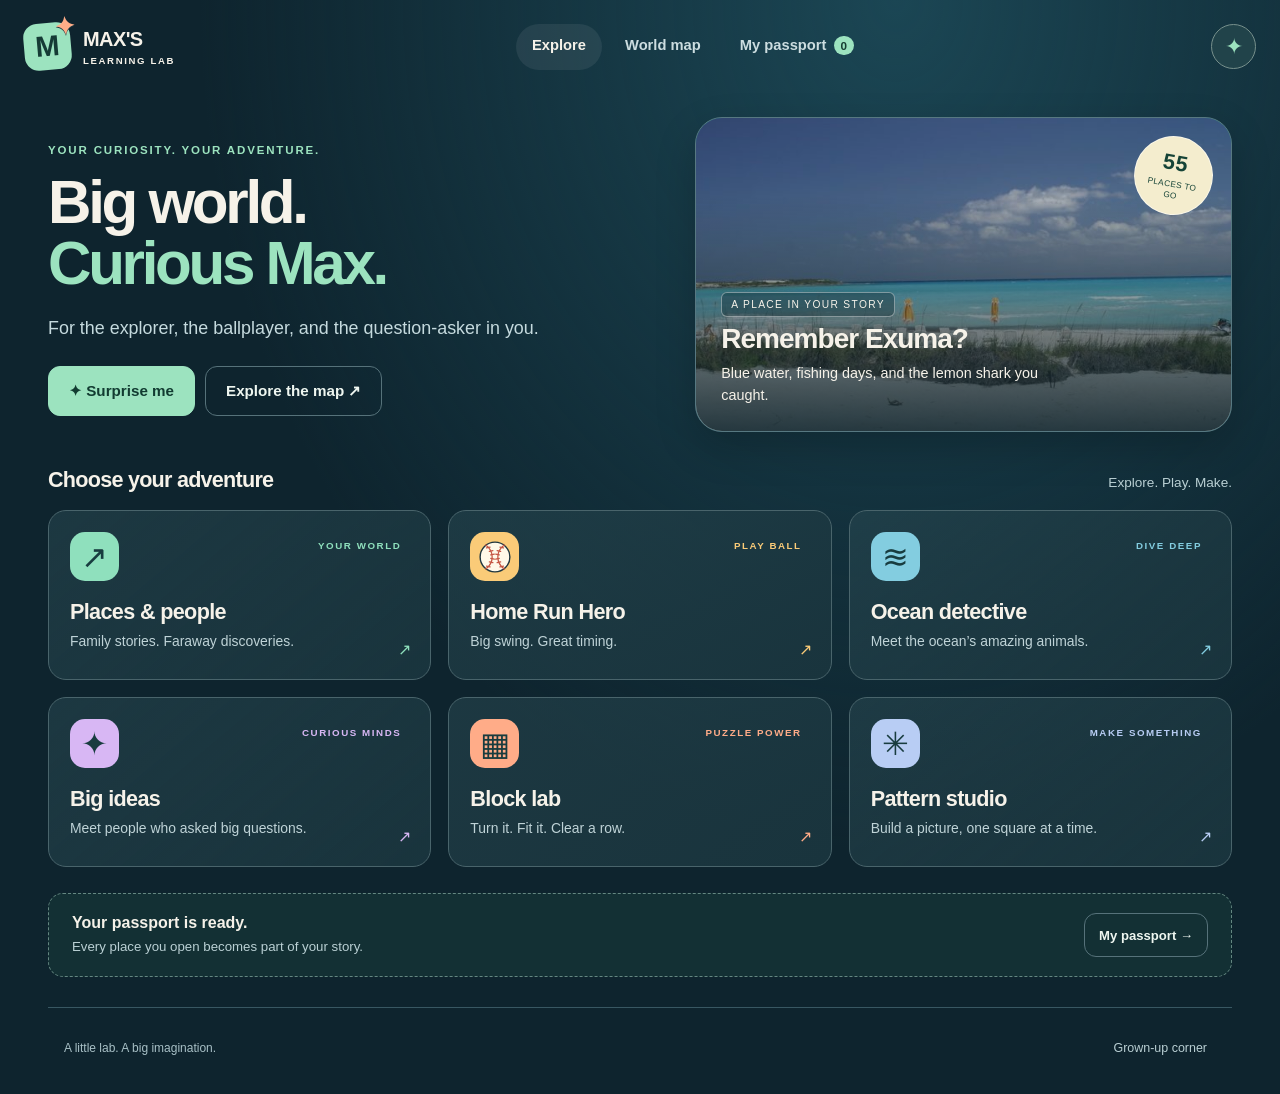
==== index.html @ 5b6d66bc "Add files via upload" ====
<!doctype html>
<html lang="en">
<head>
<meta charset="utf-8"><meta name="viewport" content="width=device-width,initial-scale=1,viewport-fit=cover">
<meta name="theme-color" content="#112b35"><meta name="apple-mobile-web-app-capable" content="yes"><meta name="mobile-web-app-capable" content="yes"><meta name="apple-mobile-web-app-status-bar-style" content="black-translucent"><meta name="apple-mobile-web-app-title" content="Max's Lab">
<meta name="description" content="A little lab for a big imagination. Explore family places, discover the world, and learn through play.">
<title>Max's Learning Lab</title>
<link rel="icon" href="assets/ui/icon.svg" type="image/svg+xml"><link rel="apple-touch-icon" href="assets/ui/icon-192.png"><link rel="manifest" href="manifest.webmanifest">
<link rel="stylesheet" href="styles.css"><link rel="stylesheet" href="map.css"><link rel="stylesheet" href="games/games.css">
<script src="data/config.js" defer></script><script src="data/family.js" defer></script><script src="data/places-a.js" defer></script><script src="data/places-b.js" defer></script><script src="data/people.js" defer></script><script src="data/photos.js" defer></script><script src="map.js" defer></script><script src="games/games.js" defer></script><script src="app.js" defer></script>
</head>
<body>
<a class="skip-link" href="#view">Skip to activity</a>
<header class="site-header"><a href="#home" class="brand" aria-label="Learning Lab home"><span class="brand-badge" aria-hidden="true">M<span>✦</span></span><span><strong id="brand-name">MAX'S</strong><small>LEARNING LAB</small></span></a><nav aria-label="Main navigation"><a href="#home" data-nav="home">Explore</a><a href="#map" data-nav="map">World map</a><a href="#passport" data-nav="passport">My passport <span id="nav-count">0</span></a></nav><button type="button" class="avatar-button" id="settings-button" aria-label="Personalize your lab"><span id="avatar-symbol" aria-hidden="true">✦</span></button></header>
<main id="view" tabindex="-1"></main>
<footer class="site-footer"><span>A little lab. A big imagination.</span><button type="button" id="grownup-button">Grown-up corner</button></footer>
<div id="toast" class="toast" role="status" aria-live="polite"></div>
<dialog id="settings-dialog"><form method="dialog" class="settings-sheet"><div class="dialog-heading"><h2>Make it yours</h2><button class="round-close" aria-label="Close settings" value="cancel">×</button></div><label for="explorer-name">Explorer name</label><input id="explorer-name" maxlength="20" autocomplete="off" value="Max"><p class="setting-label">Pick your explorer badge</p><div class="badge-choices" id="badge-choices"></div><p class="small-note">Your discoveries and settings stay on this device.</p><button class="button primary" id="save-settings" value="save">Ready to explore →</button></form></dialog>
<dialog id="grownup-dialog"><div class="settings-sheet"><div class="dialog-heading"><h2>Grown-up corner</h2><button type="button" class="round-close" id="close-grownup" aria-label="Close grown-up corner">×</button></div><p>55 places. Five games and activities. Plenty of room to grow.</p><p class="small-note">Progress is saved in this browser on this device. No account, ads, tracking, or cloud sync. Read-aloud uses the device's available voices and may need an installed voice.</p><div class="settings-actions"><button class="button" id="export-progress">Save a progress backup</button><label class="button file-button">Restore a backup<input id="import-progress" type="file" accept="application/json,.json"></label></div><details><summary>Adding something new</summary><p>The included START-HERE guide explains how to upload and update the site. Place text lives in the data folder. Add new destinations using the supplied content template, or ask for another module using this ZIP.</p></details><details><summary>Family stories and photos</summary><p>The family connections were supplied by Max's family. Place photos show destinations, not family members. If you publish with GitHub Pages, the family connections and files can be read publicly.</p></details><a class="button" href="credits.html">Photo credits &amp; research sources ↗</a></div></dialog>
<noscript><div class="noscript">This learning lab needs JavaScript to open its activities. Please enable JavaScript in your browser.</div></noscript>
</body></html>
---- styles.css ----
:root{color-scheme:dark;--bg:#0e242e;--panel:#17343e;--card:#1b3b44;--ink:#f6f2e9;--muted:#bad0d4;--mint:#9ce3bf;--coral:#ffad87;--line:#44616a;--font:Arial,Helvetica,sans-serif;font-family:var(--font);background:var(--bg);color:var(--ink)}
*{box-sizing:border-box}body{margin:0;min-width:320px;background:radial-gradient(ellipse at 70% 0,#1b4654 0,transparent 55%),var(--bg);min-height:100vh}button,input,select{font:inherit}button,a,summary{-webkit-tap-highlight-color:transparent;touch-action:manipulation}button{cursor:pointer;color:inherit}button:disabled{cursor:default;opacity:.5}a{color:inherit}button,a,input,summary{outline-offset:5px}button:focus-visible,a:focus-visible,input:focus-visible,summary:focus-visible,canvas:focus-visible{outline:3px solid var(--mint)}[hidden]{display:none!important}button{border:0}h1,h2,h3,p{margin-top:0}h1{font-size:clamp(2.25rem,4.7vw,4rem);line-height:1.02;letter-spacing:-.055em}h2{letter-spacing:-.035em}p{line-height:1.55}.skip-link{position:fixed;left:12px;top:-100px;background:var(--mint);color:#12322e;padding:16px;z-index:100}.skip-link:focus{top:10px}
.site-header{max-width:1280px;margin:auto;padding:23px max(24px,env(safe-area-inset-right)) 20px max(24px,env(safe-area-inset-left));display:flex;align-items:center;justify-content:space-between;gap:25px}.brand{display:flex;align-items:center;gap:12px;text-decoration:none}.brand-badge{height:47px;width:47px;border-radius:14px;background:var(--mint);color:#153b35;display:grid;place-items:center;font-weight:900;font-size:29px;position:relative;transform:rotate(-5deg)}.brand-badge span{position:absolute;right:-6px;top:-9px;color:var(--coral);font-size:25px;text-shadow:0 1px #193640}.brand strong{font-size:1.25rem;letter-spacing:-.03em;display:block}.brand small{display:block;font-size:.6rem;font-weight:bold;letter-spacing:.17em;margin-top:4px}.site-header nav{display:flex;align-items:center;gap:7px}.site-header nav a{padding:13px 16px;min-height:46px;border-radius:25px;text-decoration:none;font-size:.92rem;font-weight:600;color:#ccdde0}.site-header nav a[aria-current=page]{background:#ffffff12;color:var(--ink)}#nav-count{background:var(--mint);color:#173e32;padding:3px 7px;border-radius:20px;margin-left:3px;font-size:.73rem}.avatar-button{background:#21434a;border:1px solid #77908c;border-radius:50%;width:45px;height:45px;color:var(--mint);font-size:1.4rem}#view{max-width:1232px;padding:15px 24px 30px;margin:auto;outline:none;min-height:calc(100vh - 170px)}.site-footer{max-width:1184px;margin:auto;border-top:1px solid #385762;padding:18px 0 24px;display:flex;align-items:center;justify-content:space-between;font-size:.75rem;color:#a8c0c6}.site-footer button{background:none;color:#b9cfd3;min-height:44px;padding:9px;font-size:.78rem}.eyebrow{font-size:.72rem;font-weight:bold;letter-spacing:.16em;color:var(--mint);margin:0 0 12px}.lede{font-size:1.12rem;color:#c5dade;max-width:530px;margin:0 0 24px}.home-hero{display:grid;grid-template-columns:1.15fr 1fr;align-items:stretch;gap:30px;margin:12px 0 35px}.hero-copy{padding:25px 0 16px}.hero-copy h1{max-width:520px;margin:0 0 20px}.hero-copy h1 em{font-style:normal;color:var(--mint)}.hero-actions{display:flex;gap:10px;flex-wrap:wrap}.button{display:inline-flex;align-items:center;justify-content:center;gap:9px;padding:13px 20px;min-height:50px;border-radius:12px;border:1px solid #56727a;background:#23464f;color:#eef6f0;font-size:.95rem;font-weight:700;text-decoration:none}.button.primary{background:var(--mint);color:#123b31;border-color:var(--mint)}.button.coral{background:var(--coral);border-color:var(--coral);color:#412e21}.button.ghost{background:transparent}.button.small{min-height:44px;padding:9px 14px;font-size:.82rem}.hero-photo{position:relative;isolation:isolate;min-height:300px;border-radius:27px;overflow:hidden;background:#267483;border:1px solid #577881;box-shadow:0 15px 40px #0003}.hero-photo img{position:absolute;width:100%;height:100%;object-fit:cover;filter:brightness(.88)}.hero-photo:after{content:'';position:absolute;inset:0;background:linear-gradient(transparent 25%,#091f28dc)}.hero-photo-copy{position:absolute;bottom:25px;left:25px;right:25px;z-index:1}.hero-photo-copy h2{font-size:1.75rem;line-height:1.1;margin:7px 0}.hero-photo-copy p{font-size:.9rem;max-width:320px;margin:0}.hero-label{display:inline-block;font-size:.64rem;letter-spacing:.13em;border:1px solid #ffffff66;padding:6px 9px;border-radius:6px;background:#122c3366}.hero-sticker{position:absolute;right:18px;top:18px;z-index:1;border:1px solid #ffffff88;background:#f4edce;color:#164437;border-radius:50%;width:79px;height:79px;display:flex;align-items:center;justify-content:center;flex-direction:column;font-size:.62rem;letter-spacing:.07em;transform:rotate(10deg)}.hero-sticker strong{font-size:1.35rem;margin-bottom:3px}.section-title{display:flex;align-items:baseline;justify-content:space-between;gap:15px;margin:30px 0 17px}.section-title h2{font-size:1.35rem;margin:0}.section-title p{font-size:.85rem;color:var(--muted);margin:0}.module-grid{display:grid;grid-template-columns:repeat(3,minmax(0,1fr));gap:17px}.module-card{border:1px solid #49646b;background:linear-gradient(140deg,#29495288,#19343d);border-radius:18px;text-align:left;padding:21px;min-height:170px;position:relative;display:flex;flex-direction:column;text-decoration:none;overflow:hidden}.module-card:hover{border-color:var(--tile-color);background-color:#29464e}.module-symbol{display:grid;place-items:center;background:var(--tile-color);color:#183c3f;font-size:2rem;width:49px;height:49px;border-radius:15px;margin-bottom:18px}.module-card .eyebrow{position:absolute;right:19px;top:28px;color:var(--tile-color);font-size:.61rem}.module-card h3{font-size:1.35rem;margin:0 0 7px;letter-spacing:-.03em}.module-card p{margin:0;color:#bfd3d7;font-size:.87rem;line-height:1.4;padding-right:10px}.module-arrow{position:absolute;bottom:20px;right:19px;color:var(--tile-color)}.passport-strip{display:flex;justify-content:space-between;align-items:center;gap:24px;border:1px dashed #648781;border-radius:15px;background:#193d3b88;padding:19px 23px;margin-top:26px}.passport-strip h3{margin:0 0 5px;font-size:1rem}.passport-strip p{font-size:.83rem;color:var(--muted);margin:0}.tiny-label{font-size:.65rem;letter-spacing:.1em;color:var(--mint);text-transform:uppercase}
.page-nav{display:flex;align-items:center;justify-content:space-between;gap:12px;margin:0 0 20px;min-height:48px}.back-link{min-height:48px;display:inline-flex;align-items:center;color:#d5e6e8;text-decoration:none;font-weight:600;font-size:.91rem;padding:7px 0}.page-heading{margin:12px 0 25px;display:flex;align-items:end;justify-content:space-between;gap:25px}.page-heading h1{font-size:clamp(2.3rem,4.5vw,3.5rem);margin:0 0 14px}.page-heading p{margin:0;max-width:640px;color:var(--muted)}.place-grid{display:grid;grid-template-columns:repeat(3,minmax(0,1fr));gap:18px}.place-card{position:relative;isolation:isolate;border-radius:18px;overflow:hidden;text-decoration:none;border:1px solid #6b8685;background:#315261;min-height:270px;display:block;padding:0;text-align:left}.place-card img{width:100%;height:100%;position:absolute;inset:0;object-fit:cover;transition:transform .3s}.place-card:hover img{transform:scale(1.035)}.place-card:after{content:'';position:absolute;inset:0;background:linear-gradient(#07283018 10%,transparent 30%,#08232bef 100%);z-index:0}.place-card-copy{position:absolute;bottom:20px;left:20px;right:20px;z-index:1}.place-card-copy h2{font-size:1.65rem;margin:0 0 5px}.place-card-copy p{font-size:.86rem;color:#e4eeec;line-height:1.4;margin:0}.place-tag{position:absolute;top:17px;left:17px;z-index:1;background:#0d2a35d4;color:#d9eddf;padding:6px 9px;font-size:.65rem;font-weight:bold;letter-spacing:.06em;border-radius:5px}.visited-dot{position:absolute;right:15px;top:15px;border-radius:50%;width:27px;height:27px;display:grid;place-items:center;background:var(--mint);color:#15372a;z-index:2;font-weight:bold}.surprise-card{background:radial-gradient(circle at 80% 25%,#a1e2c545,transparent 60%),#2c514d;padding:25px;border-color:#94cbb7}.surprise-card:after{display:none}.surprise-card .surprise-symbol{font-size:5rem;line-height:1;color:#c4f1d8;position:absolute;right:27px;top:35px;transform:rotate(12deg)}.surprise-card .place-card-copy{bottom:25px;left:25px}.surprise-card .tiny-label{color:#b9dfce;position:absolute;left:25px;top:25px}.surprise-card h2{font-size:1.9rem}.surprise-card p{max-width:240px}.profile-layout{display:grid;grid-template-columns:1.05fr 1fr;gap:34px;align-items:start}.profile-photo{position:relative;border:1px solid #587c80;border-radius:21px;overflow:hidden;background:#234955;aspect-ratio:5/4;min-height:220px}.profile-photo img{width:100%;height:100%;object-fit:cover;display:block}.profile-photo-tag{position:absolute;bottom:14px;left:14px;background:#0b2838c9;padding:8px 12px;border-radius:20px;font-size:.73rem}.photo-credit{font-size:.68rem;color:#aac4c8;margin:8px 4px 17px;line-height:1.4}.photo-credit a{text-underline-offset:3px}.profile-copy h1{font-size:clamp(2.3rem,4.4vw,3.6rem);margin:0 0 11px}.profile-hook{font-size:1.25rem;color:#cae5da;margin:0 0 19px}.family-note{border-left:3px solid var(--coral);padding:11px 15px;background:#795d402b;font-size:1rem;color:#f5dfca;line-height:1.5;border-radius:0 9px 9px 0;margin:0 0 21px}.fact-list{list-style:none;padding:0;margin:0 0 18px;counter-reset:fact}.fact-list li{counter-increment:fact;position:relative;padding:0 0 16px 38px;font-size:1.03rem;line-height:1.5;color:#e1e9e7}.fact-list li:before{content:'0'counter(fact);font-size:.66rem;font-weight:bold;color:var(--mint);position:absolute;left:0;top:5px;letter-spacing:.08em}.learn-actions{display:flex;flex-wrap:wrap;gap:10px;margin:20px 0}.mini-map{border:1px solid #4d717a;border-radius:13px;background:#153d4a;overflow:hidden;position:relative;min-height:120px}.mini-map svg{width:100%;height:auto;display:block;max-height:185px}.mini-map-label{position:absolute;left:12px;bottom:10px;font-size:.7rem;color:#cde3e6}.stretch{border:1px solid #608074;border-radius:12px;margin:15px 0;background:#264b4255}.stretch summary{min-height:54px;cursor:pointer;padding:16px 18px;font-size:.96rem;font-weight:700;color:#bce9cf}.stretch p{margin:0;padding:0 18px 17px;color:#d6e6df;font-size:.96rem}.quiz-card{border:1px solid #73817a;background:#f4f0e5;color:#17333b;border-radius:18px;padding:24px;margin:24px 0 0}.quiz-card .eyebrow{color:#4c7664}.quiz-card h2{font-size:1.32rem;line-height:1.3;margin-bottom:18px}.quiz-options{display:grid;gap:10px}.quiz-options button{min-height:52px;padding:13px 16px;text-align:left;border:1px solid #b1c5bc;border-radius:10px;background:#fffefa;color:#193c3a;font-size:1rem;line-height:1.4}.quiz-options button.correct{background:#bfe3ca;border-color:#438463}.quiz-options button.retry{background:#ffdfb6;border-color:#b38b59}.quiz-feedback{min-height:24px;margin:15px 0 0;font-size:.93rem;font-weight:600}.fact-sources{margin:23px 0;font-size:.8rem;color:#adc7cd}.fact-sources summary{min-height:44px;cursor:pointer;padding:13px 0}.fact-sources a{display:block;padding:8px 0;text-underline-offset:3px}.family-stops{border:1px solid #536f70;border-radius:14px;padding:20px;margin-top:22px}.family-stops h3{font-size:1rem}.family-stops p{font-size:.86rem;margin:8px 0;color:#c7dcd7}.profile-bottom{margin-top:25px;display:flex;align-items:center;justify-content:space-between;gap:15px;flex-wrap:wrap}.stamp-button.collected{background:#214f40;border-color:#72b991;color:#c7f2d7}.passport-grid{display:grid;grid-template-columns:repeat(4,minmax(0,1fr));gap:15px}.passport-grid .place-card{min-height:215px}.passport-grid .place-card h2{font-size:1.2rem}.passport-grid .place-card-copy{left:14px;bottom:14px;right:14px}.passport-stat{font-size:3rem;color:var(--mint);font-weight:bold;letter-spacing:-.06em}.empty-state{padding:45px 20px;text-align:center;border:1px dashed #718c89;border-radius:18px}.empty-state p{color:var(--muted);max-width:450px;margin:0 auto 23px}.passport-progress{height:8px;border-radius:20px;background:#294a51;overflow:hidden;margin:17px 0 27px}.passport-progress span{display:block;height:100%;background:var(--mint);border-radius:20px}.badges-row{display:flex;gap:12px;flex-wrap:wrap;margin:20px 0}.earned-badge{padding:9px 14px;background:#3d4b39;color:#eedbaa;border:1px solid #7f8061;border-radius:25px;font-size:.82rem}.person-grid{display:grid;grid-template-columns:repeat(2,minmax(0,1fr));gap:19px}.person-card{padding:25px;border-radius:18px;border:1px solid #607480;background:#263c50;text-decoration:none;min-height:220px;position:relative}.person-monogram{font-size:3.5rem;font-weight:bold;letter-spacing:-.08em;color:#d6bef0;margin-bottom:22px}.person-card h2{margin:0 0 8px;font-size:1.5rem}.person-card p{font-size:.95rem;color:#cbd1e0;max-width:370px;margin:0}.person-year{position:absolute;top:26px;right:24px;font-size:.7rem;color:#c8b9dc;letter-spacing:.05em}.person-portrait{aspect-ratio:1.1;display:flex;flex-direction:column;align-items:center;justify-content:center;background:#c8b6e7;color:#273047;border-radius:20px;text-align:center;padding:25px}.person-portrait strong{font-size:5rem;letter-spacing:-.08em}.person-portrait span{margin-top:20px;font-size:1.1rem;max-width:330px;line-height:1.5}.game-container{min-height:430px;border:1px solid #486974;border-radius:20px;background:#102e3a;padding:20px}.module-intro{max-width:720px;color:#bfd5dc}.listen-on{box-shadow:0 0 0 3px #8ddebe44}.game-page .page-heading{margin-bottom:20px}.error-note{border:1px solid #f4bf91;border-radius:12px;padding:20px}.toast{position:fixed;bottom:28px;left:50%;transform:translate(-50%,25px);z-index:90;background:#d4f1d9;color:#153a2b;border:1px solid #fcfff7;border-radius:15px;box-shadow:0 10px 40px #0005;padding:14px 23px;font-size:.95rem;font-weight:700;opacity:0;pointer-events:none;transition:.2s;max-width:90vw;text-align:center}.toast.show{opacity:1;transform:translate(-50%,0)}dialog{color:var(--ink);background:#1d3c45;border:1px solid #94ada5;border-radius:20px;padding:0;width:min(92vw,560px);max-height:85vh}dialog::backdrop{background:#031d29bd;backdrop-filter:blur(5px)}.settings-sheet{padding:27px}.dialog-heading{display:flex;align-items:center;justify-content:space-between;gap:20px;margin-bottom:22px}.dialog-heading h2{margin:0;font-size:1.7rem}.round-close{width:44px;height:44px;border-radius:50%;background:#365a5f;color:#eef3e8;font-size:1.8rem}.settings-sheet label:not(.file-button){display:block;font-size:.9rem;color:#bcd7da;margin-bottom:9px}.settings-sheet input:not([type=file]){border:1px solid #8bb2af;color:#f3f7eb;background:#132e37;border-radius:10px;padding:14px;width:100%;font-size:1.1rem;min-height:50px}.setting-label{font-size:.9rem;color:#c4d7d9;margin:25px 0 12px}.badge-choices{display:flex;gap:9px;flex-wrap:wrap}.badge-choices button{width:55px;height:55px;border:1px solid #65887f;border-radius:13px;background:#274750;font-size:1.65rem}.badge-choices button[aria-pressed=true]{border:3px solid var(--mint);background:#427260}.small-note{font-size:.85rem;color:#bad0d4;margin:20px 0;line-height:1.5}.settings-actions{display:grid;gap:10px}.file-button{position:relative;overflow:hidden;cursor:pointer}.file-button input{position:absolute;inset:0;opacity:0;cursor:pointer;width:100%}.settings-sheet details{margin:16px 0;color:#d1e1df;font-size:.9rem;line-height:1.5}.settings-sheet summary{min-height:46px;cursor:pointer;font-weight:600;padding:12px 0}.noscript{margin:25px;padding:25px;border:1px solid #789589}
@media(max-width:950px){.site-header{padding:20px;gap:12px}.site-header nav a{padding:12px;font-size:.85rem}#view{padding:10px 20px 25px}.home-hero{gap:24px}.hero-photo{min-height:280px}.hero-copy{padding:15px 0}.hero-copy h1{font-size:3rem}.lede{font-size:1rem}.hero-photo-copy h2{font-size:1.6rem}.module-grid{gap:14px}.module-card{padding:18px;min-height:185px}.module-card .eyebrow{position:static;font-size:.6rem;order:0;margin:0 0 10px}.module-symbol{position:absolute;right:16px;top:16px;height:41px;width:41px;font-size:1.6rem}.module-card h3{margin-top:39px;font-size:1.23rem}.place-grid{gap:14px}.place-card{min-height:255px}.place-card-copy{left:16px;right:16px}.place-card-copy h2{font-size:1.45rem}.profile-layout{gap:25px}.profile-photo{aspect-ratio:1}.profile-copy h1{font-size:2.7rem}.fact-list li{font-size:1rem}.site-footer{margin:0 20px}.passport-grid{grid-template-columns:repeat(3,minmax(0,1fr))}.quiz-card{padding:20px}.hero-photo-copy p{font-size:.85rem}}
@media(max-width:700px){.site-header{flex-wrap:wrap;gap:16px;padding:18px 17px 12px}.site-header nav{order:3;width:100%;justify-content:space-between;border-top:1px solid #3c5b62;padding-top:11px}.site-header nav a{flex:1;text-align:center;font-size:.82rem;padding:12px 7px}.brand-badge{height:41px;width:41px;font-size:26px}.brand strong{font-size:1.1rem}.brand small{font-size:.55rem}.avatar-button{width:43px;height:43px}.home-hero{grid-template-columns:1fr;margin-top:0;gap:22px}.hero-copy{padding:13px 0 0}.hero-copy h1{font-size:3.1rem;margin-bottom:15px}.hero-photo{min-height:245px}.hero-actions .button{flex:1;padding:13px 12px}.hero-sticker{width:69px;height:69px}.module-grid{grid-template-columns:repeat(2,minmax(0,1fr));gap:12px}.module-card{min-height:200px;padding:17px 14px}.module-symbol{right:13px;top:13px;height:36px;width:36px;font-size:1.4rem}.module-card h3{font-size:1.13rem;margin-top:40px}.module-card p{font-size:.83rem;padding-right:0}.module-card .eyebrow{font-size:.55rem;max-width:77px;line-height:1.5}.module-arrow{display:none}.section-title{align-items:start}.section-title p{font-size:.73rem;max-width:100px;text-align:right}.passport-strip{padding:17px;gap:12px;align-items:start}.passport-strip .button{padding:10px;min-width:80px;font-size:.78rem}.place-grid{grid-template-columns:repeat(2,minmax(0,1fr));gap:12px}.place-card{min-height:238px}.place-card-copy{left:13px;right:13px;bottom:15px}.place-card-copy h2{font-size:1.25rem}.place-card-copy p{font-size:.8rem}.place-tag{font-size:.57rem;left:11px;top:12px;max-width:80%}.surprise-card{padding:16px}.surprise-card .tiny-label{left:16px;top:18px;font-size:.57rem}.surprise-card .surprise-symbol{font-size:4rem;top:45px;right:24px}.surprise-card .place-card-copy{left:16px;bottom:20px}.page-heading{display:block}.page-heading h1{font-size:2.6rem}.page-heading p{font-size:.95rem}.page-heading>.button{margin-top:17px}.profile-layout{grid-template-columns:1fr;gap:22px}.profile-photo{aspect-ratio:1.3;min-height:0}.profile-copy h1{font-size:2.8rem}.profile-hook{font-size:1.15rem}.profile-copy .eyebrow{margin-bottom:9px}.quiz-card{margin-top:20px}.photo-credit{margin-bottom:14px}.passport-grid{grid-template-columns:repeat(2,minmax(0,1fr));gap:12px}.person-grid{grid-template-columns:1fr}.person-card{min-height:185px}.person-monogram{font-size:2.8rem;margin-bottom:15px}.game-container{padding:12px;border-radius:14px;min-height:0}.page-nav{margin-bottom:13px;gap:10px}.page-nav .button{font-size:.8rem;padding:10px 12px}.site-footer{gap:10px;font-size:.68rem;align-items:center}.site-footer button{font-size:.71rem}.passport-stat{font-size:2.6rem}.mini-map svg{max-height:145px}.person-portrait{aspect-ratio:1.5}.settings-sheet{padding:23px}}
@media(prefers-reduced-motion:reduce){*,*:before,*:after{animation:none!important;transition:none!important;scroll-behavior:auto!important}}
.person-card-photo{width:76px;height:76px;object-fit:cover;border-radius:50%;margin:0 0 18px;border:2px solid #cdb6e4;display:block}.mini-map-label{background:#123743df;padding:6px 10px;border-radius:15px;min-height:34px;display:flex;align-items:center}.world-map-host{margin-top:20px}
.hero-sticker span{max-width:64px;text-align:center;font-size:.52rem;line-height:1.3;letter-spacing:.04em}
.site-footer{padding-left:16px;padding-right:16px}
.game-page .page-nav{margin-bottom:10px}
.world-map-host .map-legend,.world-map-host .map-count{color:#c1d7d5}
.world-map-host .map-note{color:#a7c7c5}
.world-map-host .map-key:not(.map-key-family):not(.map-key-visited):before{background:#b9e4df;border:2px solid #163c45}
.profile-photo.portrait-photo img{object-fit:contain;background:#122e36}
---- map.css ----
/* Map styles are scoped so this module can be reused inside any learning page. */
.map-shell{--map-ink:#0d2028;--map-mint:#8ee1bf;--map-coral:#ff986f;color:var(--map-ink);font:inherit;width:100%;min-width:0}
.map-shell *{box-sizing:border-box}
.map-shell button,.map-shell input{font:inherit}
.map-shell button{cursor:pointer;touch-action:manipulation;-webkit-tap-highlight-color:transparent}
.map-shell button:focus-visible,.map-shell input:focus-visible,.map-shell summary:focus-visible,.map-frame:focus-visible{outline:3px solid #df5c25;outline-offset:4px}
.map-toolbar{display:flex;align-items:center;justify-content:space-between;flex-wrap:wrap;gap:14px;margin-bottom:14px}
.map-filters,.map-controls{display:flex;align-items:center;gap:6px;flex-wrap:wrap}
.map-filter{min-height:46px;padding:10px 15px;border:1px solid #ccd9d2;border-radius:30px;background:#f8f7f0;color:#34525a;font-weight:750;font-size:14px}
.map-filter[aria-pressed=true]{color:#f7f4e9;background:var(--map-ink);border-color:var(--map-ink)}
.map-tool{min-width:46px;min-height:46px;border:1px solid #c2d3ce;border-radius:14px;background:#fffdf5;color:var(--map-ink);font-size:24px;font-weight:750;padding:6px 12px}
.map-tool:disabled{opacity:.35;cursor:default}
.map-reset{font-size:13px;padding-inline:13px}
.map-frame{position:relative;isolation:isolate;overflow:hidden;width:100%;height:clamp(330px,53vh,550px);min-height:330px;border:1px solid #a7c5c1;border-radius:24px;background:radial-gradient(ellipse at 35% 20%,#daf4eb 0%,#c5e7e3 50%,#b6d9dd 100%);touch-action:none;box-shadow:inset 0 1px 0 #ffffffa8;user-select:none;-webkit-user-select:none}
.map-frame.map-zoomed{cursor:grab}
.map-frame.map-dragging{cursor:grabbing}
.map-world{position:absolute;top:0;left:0;width:1000px!important;height:500px!important;max-width:none!important;transform-origin:0 0;pointer-events:none}
.map-graticule path{fill:none;stroke:#739e9d;stroke-width:.55;stroke-opacity:.2;vector-effect:non-scaling-stroke}
.map-graticule .map-equator{stroke:#648b86;stroke-width:1;stroke-dasharray:4 4;stroke-opacity:.65}
.map-land path{fill:#f3f0dd;stroke:#719c8b;stroke-width:.55;stroke-linejoin:round;vector-effect:non-scaling-stroke}
.map-labels{transition:opacity .15s}
.map-labels text{fill:#718c7a;font:700 9px system-ui,sans-serif;letter-spacing:1.3px;paint-order:stroke;stroke:#f3f0dd;stroke-width:2px;stroke-linejoin:round}
.map-labels .map-ocean-label{font-size:6px;letter-spacing:1px;fill:#598581;stroke:none}
.map-pins{position:absolute;inset:0;pointer-events:none}
.map-pin{position:absolute;width:46px;height:46px;margin:-23px 0 0 -23px;padding:0;border:0;background:transparent;color:var(--map-ink);display:grid;place-items:center;pointer-events:auto;transition:filter .15s}
.map-pin-core{display:grid;place-items:center;width:30px;height:30px;border:2px solid #fbfffa;border-radius:50%;background:var(--map-ink);color:#dcfff0;font-size:25px;line-height:1;font-weight:850;box-shadow:0 3px 8px #143e4338,0 0 0 1px #0d202844;transition:transform .14s}
.map-pin-family .map-pin-core{background:var(--map-coral);color:#562508;font-size:15px}
.map-pin-cluster .map-pin-core{width:36px;height:36px;font-size:15px;background:#f8fff7;border-color:#365954;color:#173b3e}
.map-pin-cluster.map-pin-family .map-pin-core{background:#ffdfc9;border-color:#7f492d;color:#562508}
.map-pin-visited .map-pin-core:after{content:'✓';position:absolute;top:1px;right:0;display:grid;place-items:center;width:17px;height:17px;border:1px solid #fff;border-radius:50%;background:#29765b;color:#fff;font-size:11px}
.map-pin:active .map-pin-core{transform:scale(.91)}
@media(hover:hover){.map-pin:hover .map-pin-core{transform:scale(1.15)}.map-place-button:hover{background:#e1f3e8}.map-filter:not([aria-pressed=true]):hover{background:#e4eee6}}
.map-compass{position:absolute;top:16px;right:18px;pointer-events:none;color:#34595b;font-size:14px;font-weight:850;letter-spacing:1px}
.map-hint{position:absolute;left:14px;bottom:10px;margin:0!important;padding:7px 11px;background:#f7fff0da;color:#355951;border-radius:14px;pointer-events:none;font-size:12px!important;font-weight:650;max-width:calc(100% - 28px)}
.map-picker{position:absolute;z-index:4;left:16px;top:16px;max-height:calc(100% - 32px);width:min(330px,calc(100% - 32px));display:flex;flex-direction:column;background:#fffef6;border:1px solid #acbfb5;border-radius:19px;box-shadow:0 12px 40px #173d4b33;cursor:default;overflow:hidden;touch-action:pan-y}
.map-picker[hidden]{display:none!important}
.map-picker-head{display:flex;gap:8px;align-items:center;justify-content:space-between;padding:7px 9px 7px 16px;border-bottom:1px solid #e1e6da;color:#143b41}
.map-picker-head strong{font-size:15px}
.map-picker-close{border:0;border-radius:50%;width:44px;min-width:44px;height:44px;background:transparent;color:#27494c;font-size:26px}
.map-picker-list{overflow:auto;overscroll-behavior:contain;padding:8px;display:grid;gap:6px}
.map-picker-zoom{min-height:46px;flex:none;margin:0 8px 8px;padding:10px 14px;border:1px solid #2c5850;border-radius:12px;background:#244d46;color:#fffdf3;font-size:14px;font-weight:750}
.map-picker-zoom:disabled{opacity:.4;cursor:default}
.map-place-button{display:flex;align-items:center;gap:10px;width:100%;min-height:52px;padding:10px 12px;border:1px solid #dce4d8;border-radius:13px;text-align:left;background:#f4f6eb;color:#173a40;font-size:14px;font-weight:700;line-height:1.35}
.map-place-icon{display:grid;place-items:center;min-width:25px;font-size:21px;color:#bb6638}
.map-place-name{flex:1}
.map-place-tick{color:#317052}
.map-footer{display:flex;justify-content:space-between;align-items:center;flex-wrap:wrap;gap:8px;margin:12px 3px 16px;font-size:12px}
.map-legend{display:flex;gap:13px;flex-wrap:wrap;margin:0!important;font-size:12px!important;line-height:1.4;color:#4c635f}
.map-key{display:inline-flex;align-items:center;gap:6px}
.map-key:before{content:'';display:inline-block;flex:none;width:9px;height:9px;border-radius:50%;background:var(--map-ink)}
.map-key-family:before{background:var(--map-coral)}
.map-key-visited:before{display:none}
.map-count{margin:0!important;color:#4c635f;font-size:12px!important}
.map-directory{border:1px solid #d2dfd3;background:#faf9f1;border-radius:18px;overflow:hidden}
.map-directory summary{cursor:pointer;min-height:52px;padding:15px 17px;font-weight:750;font-size:15px;touch-action:manipulation}
.map-directory[open] summary{border-bottom:1px solid #d9e2d8}
.map-search-label{display:block;font-size:12px;font-weight:700;margin:14px 14px 0;color:#425e56}
.map-search{display:block;width:100%;min-height:48px;border:1px solid #b9cfc3;border-radius:12px;background:#fffdf8;color:#15383d;font-size:16px!important;padding:10px 13px;margin-top:6px;user-select:text;-webkit-user-select:text}
.map-search-status{font-size:12px!important;margin:9px 16px!important;color:#526a63}
.map-directory-list{display:grid;grid-template-columns:repeat(3,minmax(0,1fr));gap:8px;padding:0 14px 14px;max-height:350px;overflow:auto;overscroll-behavior:contain}
.map-note{font-size:10px!important;color:#60766e;margin:12px 3px 0!important;line-height:1.4}
.map-mini{display:block;width:100%;height:auto;border-radius:16px;overflow:hidden}
.map-sr-only{position:absolute!important;width:1px;height:1px;padding:0;margin:-1px;overflow:hidden;clip:rect(0,0,0,0);white-space:nowrap;border:0}
@media(max-width:700px){.map-toolbar{gap:10px}.map-filters{gap:5px}.map-filter{font-size:12px;padding:9px 12px}.map-controls{margin-left:auto}.map-frame{height:390px;min-height:330px;border-radius:19px}.map-directory-list{grid-template-columns:repeat(2,minmax(0,1fr))}.map-legend{gap:9px}.map-footer{gap:10px}.map-place-button{font-size:13px}}
@media(max-width:390px){.map-filter{font-size:11px;padding-inline:10px}.map-directory-list{grid-template-columns:1fr}.map-frame{height:355px}.map-hint{font-size:11px!important}.map-legend{font-size:11px!important}}
@media(prefers-reduced-motion:reduce){.map-labels,.map-pin,.map-pin-core{transition:none}}
---- games/games.css ----
/* Max Learning Lab: touch-first game modules. All selectors are namespaced. */
.game-shell{--game-mint:#92edca;--game-gold:#ffd97b;--game-ink:#0b1724;--game-panel:#152a3b;color:#f5f2e9;max-width:1000px;margin:0 auto;display:grid;gap:18px;font-family:inherit;box-sizing:border-box}
.game-shell *, .game-shell *:before,.game-shell *:after{box-sizing:border-box}
.game-intro{display:flex;align-items:flex-start;justify-content:space-between;gap:18px;flex-wrap:wrap}.game-kicker{font-size:12px;letter-spacing:.14em;text-transform:uppercase;font-weight:800;color:var(--game-mint);margin:0 0 6px}.game-title{font-size:clamp(26px,4vw,38px);line-height:1.12;margin:0 0 8px;letter-spacing:-.025em}.game-help{font-size:16px;line-height:1.5;color:#c4d4de;max-width:650px;margin:0}.game-small{font-size:13px;line-height:1.5;color:#a9c0cd;margin:0}.game-action-row{display:flex;gap:10px;align-items:center;flex-wrap:wrap}.game-button,.game-choice,.game-tab{font:inherit;font-weight:750;min-height:50px;padding:12px 19px;border:1px solid #3b566a;border-radius:14px;color:#f5f2e9;background:#1b3346;cursor:pointer;touch-action:manipulation;-webkit-tap-highlight-color:transparent;line-height:1.25}.game-button:hover,.game-choice:hover{border-color:#9dc3d4;background:#25465b}.game-button:active,.game-choice:active{transform:translateY(1px)}.game-button:focus-visible,.game-tab:focus-visible,.game-swatch:focus-visible,.game-pixel:focus-visible,.game-choice:focus-visible,.game-canvas:focus-visible{outline:3px solid var(--game-gold);outline-offset:4px}.game-button:disabled{opacity:.45;cursor:default;transform:none}.game-primary{background:var(--game-mint);border-color:var(--game-mint);color:#082b26}.game-primary:hover{background:#b3ffe1;border-color:#b3ffe1}.game-gold{background:var(--game-gold);border-color:var(--game-gold);color:#38270b}.game-gold:hover{background:#ffe9a8;border-color:#ffe9a8}.game-big-button{font-size:23px;min-height:66px;min-width:160px;letter-spacing:.03em}.game-muted-button{background:transparent}.game-tabs{display:flex;padding:5px;border:1px solid #314c60;border-radius:15px;gap:5px;width:fit-content;background:#0c1c2a}.game-tab{background:transparent;border-color:transparent;min-height:44px;padding:9px 15px;border-radius:10px;color:#b9cbd5;font-size:14px}.game-tab[aria-pressed=true]{background:#294b55;color:#b3ffe1;border-color:#4d7b7c}.game-stats{display:grid;grid-template-columns:repeat(4,minmax(0,1fr));gap:8px}.game-stat{padding:12px 10px;background:#132b3a;border:1px solid #284654;border-radius:15px;text-align:center}.game-stat-label{display:block;color:#b7cbd6;font-size:11px;text-transform:uppercase;letter-spacing:.12em;font-weight:700}.game-stat-value{display:block;font-size:26px;font-weight:850;color:#fcf5df;line-height:1.25;margin-top:3px;font-variant-numeric:tabular-nums}.game-stage{position:relative;overflow:hidden;border-radius:22px;border:1px solid #365669;background:#092538;isolation:isolate}.game-canvas{display:block;width:100%;height:auto;aspect-ratio:1.68;touch-action:manipulation}.game-feedback{display:grid;align-content:center;gap:4px;background:#183346;border:1px solid #33586b;border-radius:16px;padding:14px 18px;min-height:85px}.game-feedback-title{margin:0;font-size:21px;font-weight:800;color:var(--game-gold)}.game-feedback-text{margin:0;color:#d4e3e9;font-size:15px;line-height:1.5}.game-controls{display:flex;align-items:center;justify-content:center;gap:12px;flex-wrap:wrap}.game-keyboard-hint{text-align:center;font-size:12px;color:#8caab9;margin:0}.game-result{color:var(--game-mint)!important}.game-footer-note{border-top:1px solid #294553;padding-top:14px;font-size:13px;line-height:1.5;color:#a9c2cf}.game-hint-chip{display:inline-flex;align-items:center;gap:7px;border-radius:99px;padding:7px 12px;background:#294735;color:#c7f7c7;font-size:12px;font-weight:700}.game-pitch-meter{height:18px;background:#0a1b29;border-radius:20px;border:1px solid #355265;position:relative;overflow:hidden}.game-pitch-zone{position:absolute;inset:0 auto 0 70%;width:23%;background:#438368}.game-pitch-sweet{position:absolute;inset:0 auto 0 82%;width:6%;background:#e6eaaa}.game-pitch-dot{position:absolute;left:0;width:13px;height:13px;top:1px;border-radius:50%;background:white;box-shadow:0 0 12px #fff;transform:translateX(-50%)}.game-meter-labels{display:flex;justify-content:space-between;font-size:12px;color:#adcad7;margin-top:6px}.game-block-layout{display:grid;grid-template-columns:minmax(180px,350px) minmax(160px,1fr);gap:22px;align-items:start;justify-content:center;max-width:780px;margin:auto;width:100%}.game-block-canvas{aspect-ratio:10/18;width:100%;max-height:600px;touch-action:none}.game-block-panel{display:grid;gap:15px}.game-block-panel .game-stats{grid-template-columns:repeat(2,minmax(0,1fr))}.game-block-controls{display:grid;grid-template-columns:repeat(3,1fr);gap:8px}.game-block-controls .game-button{min-height:62px;font-size:20px;padding:8px}.game-block-controls .game-drop{grid-column:1/-1;font-size:16px}.game-next{display:flex;gap:10px;align-items:center;min-height:58px;padding:8px;border:1px solid #294a5d;border-radius:14px}.game-mini-shape{display:grid;gap:2px;padding:6px}.game-mini-cell{width:17px;height:17px;border-radius:3px}.game-callout{padding:15px;background:#152e3e;border:1px solid #304e5e;border-radius:16px;line-height:1.5;font-size:14px;color:#c9dce5}.game-callout p{margin:0}.game-callout strong{color:#f7edcf}.game-mosaic-layout{display:grid;grid-template-columns:minmax(250px,560px) minmax(180px,1fr);gap:22px;align-items:start}.game-mosaic-board{width:100%;aspect-ratio:1;display:grid;grid-template-columns:repeat(10,minmax(0,1fr));gap:2px;background:#284658;border:8px solid #284658;border-radius:18px;overflow:hidden;touch-action:none;user-select:none;-webkit-user-select:none}.game-pixel{border:0;min-width:0;padding:0;aspect-ratio:1;border-radius:2px;background:#0c1b2a;cursor:crosshair;touch-action:none}.game-pixel:focus-visible{outline-offset:-4px;position:relative;z-index:1}.game-palette{display:grid;grid-template-columns:repeat(4,1fr);gap:9px}.game-swatch{min-width:0;width:100%;aspect-ratio:1;min-height:44px;border-radius:13px;border:3px solid #405568;cursor:pointer;position:relative;touch-action:manipulation}.game-swatch[aria-pressed=true]{border-color:#fff;box-shadow:0 0 0 2px #fff inset}.game-swatch[aria-pressed=true]:after{content:'✓';position:absolute;left:50%;top:50%;transform:translate(-50%,-50%);font-size:24px;color:white;text-shadow:0 1px 4px #000,1px 0 4px #000}.game-mosaic-side{display:grid;gap:16px}.game-mosaic-side .game-button{width:100%}.game-mosaic-tools{display:grid;grid-template-columns:1fr 1fr;gap:8px}.game-mosaic-tools .game-button{padding:10px;font-size:14px}.game-mosaic-question{font-size:17px;line-height:1.5;margin:0;color:#e5ebd9}.game-ocean-choices{display:grid;grid-template-columns:repeat(2,minmax(0,1fr));gap:16px}.game-animal-choice{display:grid;gap:8px;padding:20px 14px;min-height:160px;text-align:center;align-content:center;border-radius:20px}.game-animal-icon{height:76px;width:100%;display:block}.game-animal-name{font-size:21px;color:#fcf2d9}.game-animal-choice.game-correct{border-color:var(--game-mint);background:#1e4b43}.game-animal-choice.game-wrong{border-color:#dfa891;background:#44382e}.game-animal-size{font-size:15px;color:#adc9d6}.game-ocean-progress{display:flex;gap:7px;align-items:center;flex-wrap:wrap}.game-progress-dot{width:16px;height:16px;background:#284657;border-radius:100%;border:1px solid #4e6a7e}.game-progress-dot.game-done{background:var(--game-mint);border-color:var(--game-mint)}.game-ocean-comparison{padding:20px;display:grid;gap:15px;border-radius:20px;background:linear-gradient(#123b54,#081f35);border:1px solid #365c74}.game-length-row{display:grid;gap:6px}.game-length-label{display:flex;justify-content:space-between;gap:10px;font-size:14px}.game-length-track{height:26px;background:#112b3e;border-radius:7px;overflow:hidden}.game-length-bar{height:100%;min-width:2px;background:var(--game-mint);border-radius:7px;transition:width .45s ease}.game-ocean-collection{display:grid;grid-template-columns:repeat(3,minmax(0,1fr));gap:10px}.game-ocean-card{padding:14px 10px;border-radius:15px;border:1px solid #395669;background:#152b3c;text-align:center;font-size:14px}.game-ocean-card strong{display:block;font-size:15px;margin:8px 0}.game-ocean-card .game-animal-icon{height:45px}.game-source-links{font-size:12px;color:#97b4c4}.game-source-links summary{cursor:pointer;padding:12px 0}.game-source-links a{color:#b4dfd8}.game-source-links ul{padding-left:22px;margin:0;line-height:1.8}.game-shell [hidden]{display:none!important}
@media(max-width:650px){.game-block-layout{grid-template-columns:minmax(140px,1fr) minmax(130px,.8fr);gap:12px}.game-block-panel{gap:10px}.game-block-panel .game-stat{padding:8px 5px}.game-block-panel .game-stat-value{font-size:22px}.game-block-controls{gap:5px}.game-block-controls .game-button{min-height:54px;padding:5px;font-size:17px}.game-block-panel .game-callout{font-size:12px;padding:10px}.game-mosaic-layout{grid-template-columns:1fr}.game-mosaic-side{grid-template-columns:1fr 1fr;gap:12px}.game-mosaic-side>.game-palette{grid-column:1/-1;grid-template-columns:repeat(8,1fr);gap:5px}.game-swatch{min-height:34px;border-width:2px;border-radius:9px}.game-mosaic-side>.game-mosaic-question,.game-mosaic-side>.game-feedback{grid-column:1/-1}.game-mosaic-tools{grid-template-columns:1fr 1fr}.game-canvas{aspect-ratio:1.4}.game-block-canvas{aspect-ratio:10/18}.game-stats{gap:5px}.game-stat{padding:10px 5px}.game-stat-label{font-size:10px;letter-spacing:.08em}.game-stat-value{font-size:23px}.game-ocean-choices{gap:10px}.game-animal-choice{padding:15px 8px;min-height:150px}.game-animal-name{font-size:18px}.game-ocean-collection{grid-template-columns:repeat(2,minmax(0,1fr))}.game-controls .game-big-button{flex:1;min-width:120px}.game-intro{gap:12px}.game-help{font-size:15px}}
@media(prefers-reduced-motion:reduce){.game-shell *{transition:none!important}.game-button:active,.game-choice:active{transform:none}}

/* Keep the drawing cells large on an iPad and make the mirror line visible. */
.game-mosaic-board{grid-template-columns:repeat(8,minmax(0,1fr));position:relative}
.game-pixel{min-height:0;min-width:0;line-height:1}
.game-mirror-on:after{content:'';position:absolute;top:0;bottom:0;left:50%;border-left:2px dashed #fff9b7;pointer-events:none;opacity:.85}
.game-tab{min-height:48px}
.game-swatch{min-height:48px}
.game-animal-choice:disabled{opacity:1;cursor:default}
.game-animal-choice:disabled:not(.game-correct){opacity:.65}
.game-ocean-question,.game-collection-title{color:#f7edda;font-size:23px;line-height:1.3;margin:0}
.game-ocean-card{font:inherit;color:#c2d8e3;min-height:138px;cursor:pointer;touch-action:manipulation}
.game-ocean-card:hover{border-color:#91e8be;background:#1d3a4b}
.game-ocean-card:focus-visible{outline:3px solid var(--game-gold);outline-offset:3px}
.game-source-links summary{min-height:48px;display:flex;align-items:center}
.game-source-links a{display:inline-block;padding:8px 0;line-height:1.5}
@media(max-width:650px){.game-mosaic-side>.game-palette{grid-template-columns:repeat(4,1fr)}.game-swatch{aspect-ratio:1.5;min-height:48px}.game-mosaic-tools{grid-column:1/-1}.game-mosaic-side>.game-small{align-self:center}}

/* Ballpark controls stay beside the field in landscape, immediately below it in portrait. */
.game-baseball{gap:14px}
.game-baseball-layout{display:grid;grid-template-columns:minmax(0,1.5fr) minmax(290px,1fr);gap:18px;align-items:start}
.game-baseball-field,.game-baseball-sidebar{display:grid;gap:12px;min-width:0}
.game-baseball-stage .game-canvas{height:clamp(260px,43vh,350px);aspect-ratio:auto;width:100%}
.game-baseball-options{gap:8px}
.game-baseball-options .game-tabs{width:100%;justify-content:center;padding:3px}
.game-baseball-options .game-tab{flex:1;min-height:50px;padding:8px 10px}
.game-baseball-options>.game-button{width:100%;min-height:50px;font-size:14px;padding:8px 10px}
.game-baseball-stats{gap:5px}
.game-baseball-stats .game-stat{padding:8px 4px}
.game-baseball-stats .game-stat-label{font-size:9px;letter-spacing:.05em}
.game-baseball-stats .game-stat-value{font-size:21px}
.game-baseball-stats .game-stat:nth-child(3) .game-stat-value{font-size:16px;line-height:1.65;white-space:nowrap}
.game-baseball-controls{display:grid;grid-template-columns:1fr 1fr;gap:8px}
.game-baseball-controls .game-big-button{min-width:0;min-height:62px;padding:12px 8px;font-size:22px}
.game-baseball-controls>.game-button:last-child{grid-column:1/-1;min-height:50px;padding:10px}
.game-baseball-feedback{padding:11px 13px;min-height:82px}
.game-baseball-feedback .game-feedback-title{font-size:19px;line-height:1.2}
.game-baseball-feedback .game-feedback-text{font-size:14px;line-height:1.4}
.game-baseball .game-keyboard-hint{font-size:11px;line-height:1.4}
.game-baseball .game-footer-note{margin:0;padding-top:11px}
.game-blocks .game-block-canvas{height:min(52vh,420px);max-height:420px;aspect-ratio:auto}
.game-blocks .game-block-layout{grid-template-columns:minmax(180px,260px) minmax(180px,1fr);max-width:700px}
@media(max-width:850px),(orientation:portrait){
  .game-baseball-layout{grid-template-columns:minmax(0,1fr);gap:12px}
  .game-baseball-field,.game-baseball-sidebar{display:contents}
  .game-baseball-options{grid-row:1;display:flex;flex-wrap:nowrap}
  .game-baseball-options .game-tabs{width:auto;flex:1;max-width:300px}
  .game-baseball-options>.game-button{width:auto;flex:0 1 auto}
  .game-baseball-stats{grid-row:2}
  .game-baseball-stats .game-stat-label{font-size:10px}
  .game-baseball-stats .game-stat-value{font-size:24px}
  .game-baseball-stage{grid-row:3}
  .game-baseball-stage .game-canvas{height:clamp(240px,30vh,310px)}
  .game-baseball-meter{grid-row:4}
  .game-baseball-controls{grid-row:5;grid-template-columns:1fr 1fr auto}
  .game-baseball-controls>.game-button:last-child{grid-column:auto;min-width:86px}
  .game-baseball-feedback{grid-row:6}
  .game-baseball .game-keyboard-hint{grid-row:7}
}
@media(max-width:440px){.game-baseball-options{flex-wrap:wrap}.game-baseball-options .game-tabs{max-width:none;flex:1 1 100%}.game-baseball-options>.game-button{width:100%}.game-baseball-controls{grid-template-columns:1fr 1fr}.game-baseball-controls>.game-button:last-child{grid-column:1/-1}.game-blocks .game-block-layout{grid-template-columns:minmax(130px,1fr) minmax(120px,.9fr);gap:10px}}
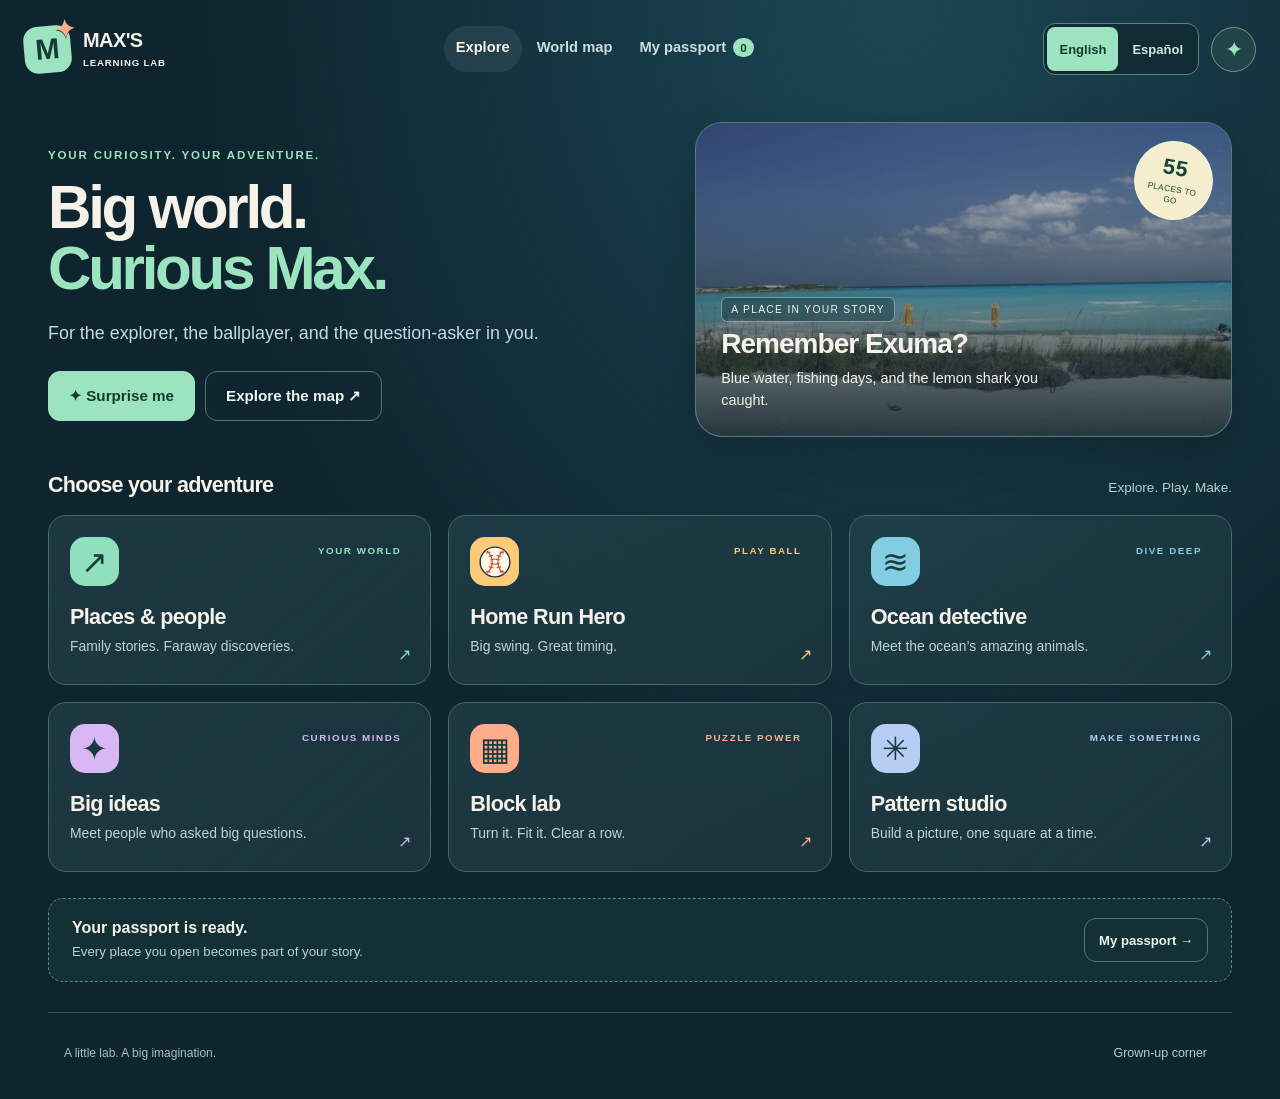
==== commit 6b43b831: "Add files via upload" ====
--- a/index.html
+++ b/index.html
@@ -3,19 +3,39 @@
 <head>
 <meta charset="utf-8"><meta name="viewport" content="width=device-width,initial-scale=1,viewport-fit=cover">
 <meta name="theme-color" content="#112b35"><meta name="apple-mobile-web-app-capable" content="yes"><meta name="mobile-web-app-capable" content="yes"><meta name="apple-mobile-web-app-status-bar-style" content="black-translucent"><meta name="apple-mobile-web-app-title" content="Max's Lab">
-<meta name="description" content="A little lab for a big imagination. Explore family places, discover the world, and learn through play.">
+<meta name="description" content="A little lab for a big imagination. Explore family places, discover the world, and learn through play. English / Español.">
 <title>Max's Learning Lab</title>
 <link rel="icon" href="assets/ui/icon.svg" type="image/svg+xml"><link rel="apple-touch-icon" href="assets/ui/icon-192.png"><link rel="manifest" href="manifest.webmanifest">
 <link rel="stylesheet" href="styles.css"><link rel="stylesheet" href="map.css"><link rel="stylesheet" href="games/games.css">
-<script src="data/config.js" defer></script><script src="data/family.js" defer></script><script src="data/places-a.js" defer></script><script src="data/places-b.js" defer></script><script src="data/people.js" defer></script><script src="data/photos.js" defer></script><script src="map.js" defer></script><script src="games/games.js" defer></script><script src="app.js" defer></script>
+<style>
+.site-header{gap:14px}.header-actions{display:flex;align-items:center;gap:12px;flex-shrink:0}.language-toggle{display:flex;gap:2px;padding:3px;border:1px solid #63827d;border-radius:12px;background:#112b35}.language-toggle button{min-height:44px;padding:9px 12px;font-size:13px;font-weight:700;border-radius:8px;background:transparent;color:#d2e4de;white-space:nowrap}.language-toggle button[aria-pressed=true]{background:#9ce3bf;color:#123b31}.site-header nav{gap:3px}.site-header nav a{padding-left:12px;padding-right:12px}.brand small{max-width:164px;line-height:1.4;letter-spacing:.09em}.brand{flex-shrink:0}.credits-grid article{padding:24px 0;border-top:1px solid #57747b;display:grid;grid-template-columns:130px 1fr;gap:24px}.credits-grid img{width:130px;height:110px;object-fit:contain;background:#163640;border-radius:9px}.credits-grid h2{font-size:1.35rem}.credits-grid p,.credits-grid li{font-size:.92rem;line-height:1.6}.credits-grid a{overflow-wrap:anywhere}.credits-grid ul{padding-left:20px}.game-source-links a{overflow-wrap:anywhere}.game-stat-label{overflow-wrap:anywhere}
+html[lang=es] .module-card .eyebrow{letter-spacing:.08em}html[lang=es] .game-baseball-options .game-tab{font-size:13px;padding:9px 10px}html[lang=es] .game-baseball-stats .game-stat-label{font-size:9px;letter-spacing:0}html[lang=es] .game-baseball-stats .game-stat:nth-child(3) .game-stat-value{font-size:14px}
+@media(min-width:701px) and (max-width:1050px){.site-header{flex-wrap:wrap;padding-top:15px;padding-bottom:10px;row-gap:8px}.site-header nav{order:3;width:100%;justify-content:center;border-top:1px solid #3c5b62;padding-top:5px}.header-actions{margin-left:auto}.site-header nav a{padding-block:10px}.game-page .page-nav{min-height:40px;margin-bottom:10px}.game-baseball .game-intro .game-title{font-size:30px}.game-baseball .game-help{font-size:15px}.game-baseball .game-intro{gap:9px}.game-baseball .game-canvas{max-height:280px}.game-baseball .game-baseball-layout{gap:14px}.game-baseball .game-baseball-sidebar{gap:10px}.game-baseball .game-baseball-options .game-button{min-height:44px}.game-baseball .game-baseball-stats .game-stat{padding-block:6px}}
+@media(min-width:851px) and (max-width:1050px){.game-baseball .game-baseball-layout{grid-template-columns:minmax(0,1.3fr) minmax(335px,.9fr)}}
+@media(max-width:700px){.site-header{gap:10px}.header-actions{gap:7px}.language-toggle button{padding:8px;font-size:12px}.brand{gap:8px}.brand small{max-width:115px;font-size:.52rem}.site-header nav{padding-top:10px}.brand strong{font-size:1rem}.brand-badge{width:35px;height:35px}.avatar-button{width:40px;height:40px}.credits-grid article{grid-template-columns:1fr}.credits-grid img{width:100%;height:190px}}
+@media(max-width:370px){.header-actions{gap:4px}.language-toggle button{font-size:11px;padding:8px 6px}.brand-badge{display:none}}
+</style>
+<script src="data/config.js" defer></script><script src="data/family.js" defer></script><script src="data/places-a.js" defer></script><script src="data/places-b.js" defer></script><script src="data/people.js" defer></script><script src="data/photos.js" defer></script><script src="app.js?v=2-bilingual" defer></script>
 </head>
 <body>
-<a class="skip-link" href="#view">Skip to activity</a>
-<header class="site-header"><a href="#home" class="brand" aria-label="Learning Lab home"><span class="brand-badge" aria-hidden="true">M<span>✦</span></span><span><strong id="brand-name">MAX'S</strong><small>LEARNING LAB</small></span></a><nav aria-label="Main navigation"><a href="#home" data-nav="home">Explore</a><a href="#map" data-nav="map">World map</a><a href="#passport" data-nav="passport">My passport <span id="nav-count">0</span></a></nav><button type="button" class="avatar-button" id="settings-button" aria-label="Personalize your lab"><span id="avatar-symbol" aria-hidden="true">✦</span></button></header>
+<a class="skip-link" href="#view" data-en="Skip to activity" data-es="Ir a la actividad">Skip to activity</a>
+<header class="site-header">
+<a href="#home" class="brand" data-aria-en="Learning Lab home" data-aria-es="Inicio del laboratorio" aria-label="Learning Lab home"><span class="brand-badge" aria-hidden="true">M<span>✦</span></span><span><strong id="brand-name">MAX'S</strong><small data-en="LEARNING LAB" data-es="LABORATORIO DE APRENDIZAJE">LEARNING LAB</small></span></a>
+<nav aria-label="Main navigation" data-aria-en="Main navigation" data-aria-es="Navegación principal"><a href="#home" data-nav="home" data-en="Explore" data-es="Explorar">Explore</a><a href="#map" data-nav="map" data-en="World map" data-es="Mapa del mundo">World map</a><a href="#passport" data-nav="passport"><span data-en="My passport" data-es="Mi pasaporte">My passport</span> <span id="nav-count">0</span></a></nav>
+<div class="header-actions"><div class="language-toggle" role="group" aria-label="Language" data-aria-en="Language" data-aria-es="Idioma"><button type="button" data-language="en" lang="en" aria-pressed="true">English</button><button type="button" data-language="es" lang="es" aria-pressed="false">Español</button></div><button type="button" class="avatar-button" id="settings-button" aria-label="Personalize your lab" data-aria-en="Personalize your lab" data-aria-es="Personaliza tu laboratorio"><span id="avatar-symbol" aria-hidden="true">✦</span></button></div>
+</header>
 <main id="view" tabindex="-1"></main>
-<footer class="site-footer"><span>A little lab. A big imagination.</span><button type="button" id="grownup-button">Grown-up corner</button></footer>
+<footer class="site-footer"><span data-en="A little lab. A big imagination." data-es="Un pequeño laboratorio. Una gran imaginación.">A little lab. A big imagination.</span><button type="button" id="grownup-button" data-en="Grown-up corner" data-es="Rincón de adultos">Grown-up corner</button></footer>
 <div id="toast" class="toast" role="status" aria-live="polite"></div>
-<dialog id="settings-dialog"><form method="dialog" class="settings-sheet"><div class="dialog-heading"><h2>Make it yours</h2><button class="round-close" aria-label="Close settings" value="cancel">×</button></div><label for="explorer-name">Explorer name</label><input id="explorer-name" maxlength="20" autocomplete="off" value="Max"><p class="setting-label">Pick your explorer badge</p><div class="badge-choices" id="badge-choices"></div><p class="small-note">Your discoveries and settings stay on this device.</p><button class="button primary" id="save-settings" value="save">Ready to explore →</button></form></dialog>
-<dialog id="grownup-dialog"><div class="settings-sheet"><div class="dialog-heading"><h2>Grown-up corner</h2><button type="button" class="round-close" id="close-grownup" aria-label="Close grown-up corner">×</button></div><p>55 places. Five games and activities. Plenty of room to grow.</p><p class="small-note">Progress is saved in this browser on this device. No account, ads, tracking, or cloud sync. Read-aloud uses the device's available voices and may need an installed voice.</p><div class="settings-actions"><button class="button" id="export-progress">Save a progress backup</button><label class="button file-button">Restore a backup<input id="import-progress" type="file" accept="application/json,.json"></label></div><details><summary>Adding something new</summary><p>The included START-HERE guide explains how to upload and update the site. Place text lives in the data folder. Add new destinations using the supplied content template, or ask for another module using this ZIP.</p></details><details><summary>Family stories and photos</summary><p>The family connections were supplied by Max's family. Place photos show destinations, not family members. If you publish with GitHub Pages, the family connections and files can be read publicly.</p></details><a class="button" href="credits.html">Photo credits &amp; research sources ↗</a></div></dialog>
-<noscript><div class="noscript">This learning lab needs JavaScript to open its activities. Please enable JavaScript in your browser.</div></noscript>
+<dialog id="settings-dialog"><form method="dialog" class="settings-sheet"><div class="dialog-heading"><h2 data-en="Make it yours" data-es="Hazlo tuyo">Make it yours</h2><button class="round-close" aria-label="Close settings" data-aria-en="Close settings" data-aria-es="Cerrar ajustes" value="cancel">×</button></div><label for="explorer-name" data-en="Explorer name" data-es="Nombre del explorador">Explorer name</label><input id="explorer-name" maxlength="20" autocomplete="off" value="Max"><p class="setting-label" data-en="Pick your explorer badge" data-es="Elige tu insignia de explorador">Pick your explorer badge</p><div class="badge-choices" id="badge-choices"></div><p class="small-note" data-en="Your discoveries and settings stay on this device." data-es="Tus descubrimientos y ajustes se guardan en este dispositivo.">Your discoveries and settings stay on this device.</p><button class="button primary" id="save-settings" value="save" data-en="Ready to explore →" data-es="Listo para explorar →">Ready to explore →</button></form></dialog>
+<dialog id="grownup-dialog"><div class="settings-sheet"><div class="dialog-heading"><h2 data-en="Grown-up corner" data-es="Rincón de adultos">Grown-up corner</h2><button type="button" class="round-close" id="close-grownup" aria-label="Close grown-up corner" data-aria-en="Close grown-up corner" data-aria-es="Cerrar el rincón de adultos">×</button></div>
+<p data-en="55 places. Five games and activities. Plenty of room to grow." data-es="55 lugares. Cinco juegos y actividades. Mucho espacio para crecer.">55 places. Five games and activities. Plenty of room to grow.</p>
+<p class="small-note" data-en="Progress and language are saved in this browser on this device. No account, ads, tracking, or cloud sync. Read-aloud uses a voice for the selected language from your device." data-es="El progreso y el idioma se guardan en este navegador y dispositivo. No hay cuentas, anuncios, rastreo ni sincronización en la nube. La lectura usa una voz del dispositivo en el idioma elegido.">Progress and language are saved in this browser on this device. No account, ads, tracking, or cloud sync. Read-aloud uses a voice for the selected language from your device.</p>
+<div class="settings-actions"><button class="button" id="export-progress" data-en="Save a progress backup" data-es="Guardar una copia del progreso">Save a progress backup</button><label class="button file-button"><span data-en="Restore a backup" data-es="Restaurar una copia">Restore a backup</span><input id="import-progress" type="file" accept="application/json,.json" aria-label="Restore a backup" data-aria-en="Restore a backup" data-aria-es="Restaurar una copia"></label></div>
+<details><summary data-en="Adding something new" data-es="Agregar contenido nuevo">Adding something new</summary><p data-en="The included START-HERE guide explains how to upload and update the site. English lessons are in the data folder. Spanish lessons and the language controls are bundled in app.js. Ask for both languages when adding a new lesson." data-es="La guía START-HERE explica cómo subir y actualizar el sitio. Las lecciones en inglés están en la carpeta data. Las lecciones en español y los controles de idioma están en app.js. Pide ambos idiomas al agregar una lección.">The included START-HERE guide explains how to upload and update the site. English lessons are in the data folder. Spanish lessons and the language controls are bundled in app.js. Ask for both languages when adding a new lesson.</p></details>
+<details><summary data-en="Family stories and photos" data-es="Historias de familia y fotos">Family stories and photos</summary><p data-en="Family connections were supplied by Max's family. Place photos show destinations, not family members. When published on GitHub Pages, these family connections and files can be read publicly." data-es="La familia de Max compartió los vínculos familiares. Las fotos muestran los lugares, no a sus familiares. Al publicar en GitHub Pages, otras personas pueden leer estos vínculos y archivos.">Family connections were supplied by Max's family. Place photos show destinations, not family members. When published on GitHub Pages, these family connections and files can be read publicly.</p></details>
+<details><summary data-en="Spanish read-aloud" data-es="Lectura en español">Spanish read-aloud</summary><p data-en="Choose Español, then Escuchar on a lesson. The site requests a Spanish voice and prefers an available Latin American voice. If it cannot find one, add a Spanish voice in your device's accessibility speech settings. Switching language stops speech; active game rounds restart, while your passport, best scores, and pattern artwork are kept." data-es="Elige Español y luego Escuchar en una lección. El sitio pide una voz en español y prefiere una voz latinoamericana disponible. Si no encuentra una, agrega una voz en español en los ajustes de lectura de Accesibilidad. Al cambiar el idioma se detiene la voz y se reinicia la ronda del juego. Se conservan el pasaporte, los mejores puntajes y tu dibujo de patrones.">Choose Español, then Escuchar on a lesson. The site requests a Spanish voice and prefers an available Latin American voice. If it cannot find one, add a Spanish voice in your device's accessibility speech settings. Switching language stops speech; active game rounds restart, while your passport, best scores, and pattern artwork are kept.</p></details>
+<a class="button" id="credits-link" href="#credits" data-en="Photo credits & research sources ↗" data-es="Créditos de fotos y fuentes ↗">Photo credits & research sources ↗</a>
+</div></dialog>
+<noscript><div class="noscript">Please enable JavaScript to open the activities. / Activa JavaScript para abrir las actividades.</div></noscript>
 </body></html>
